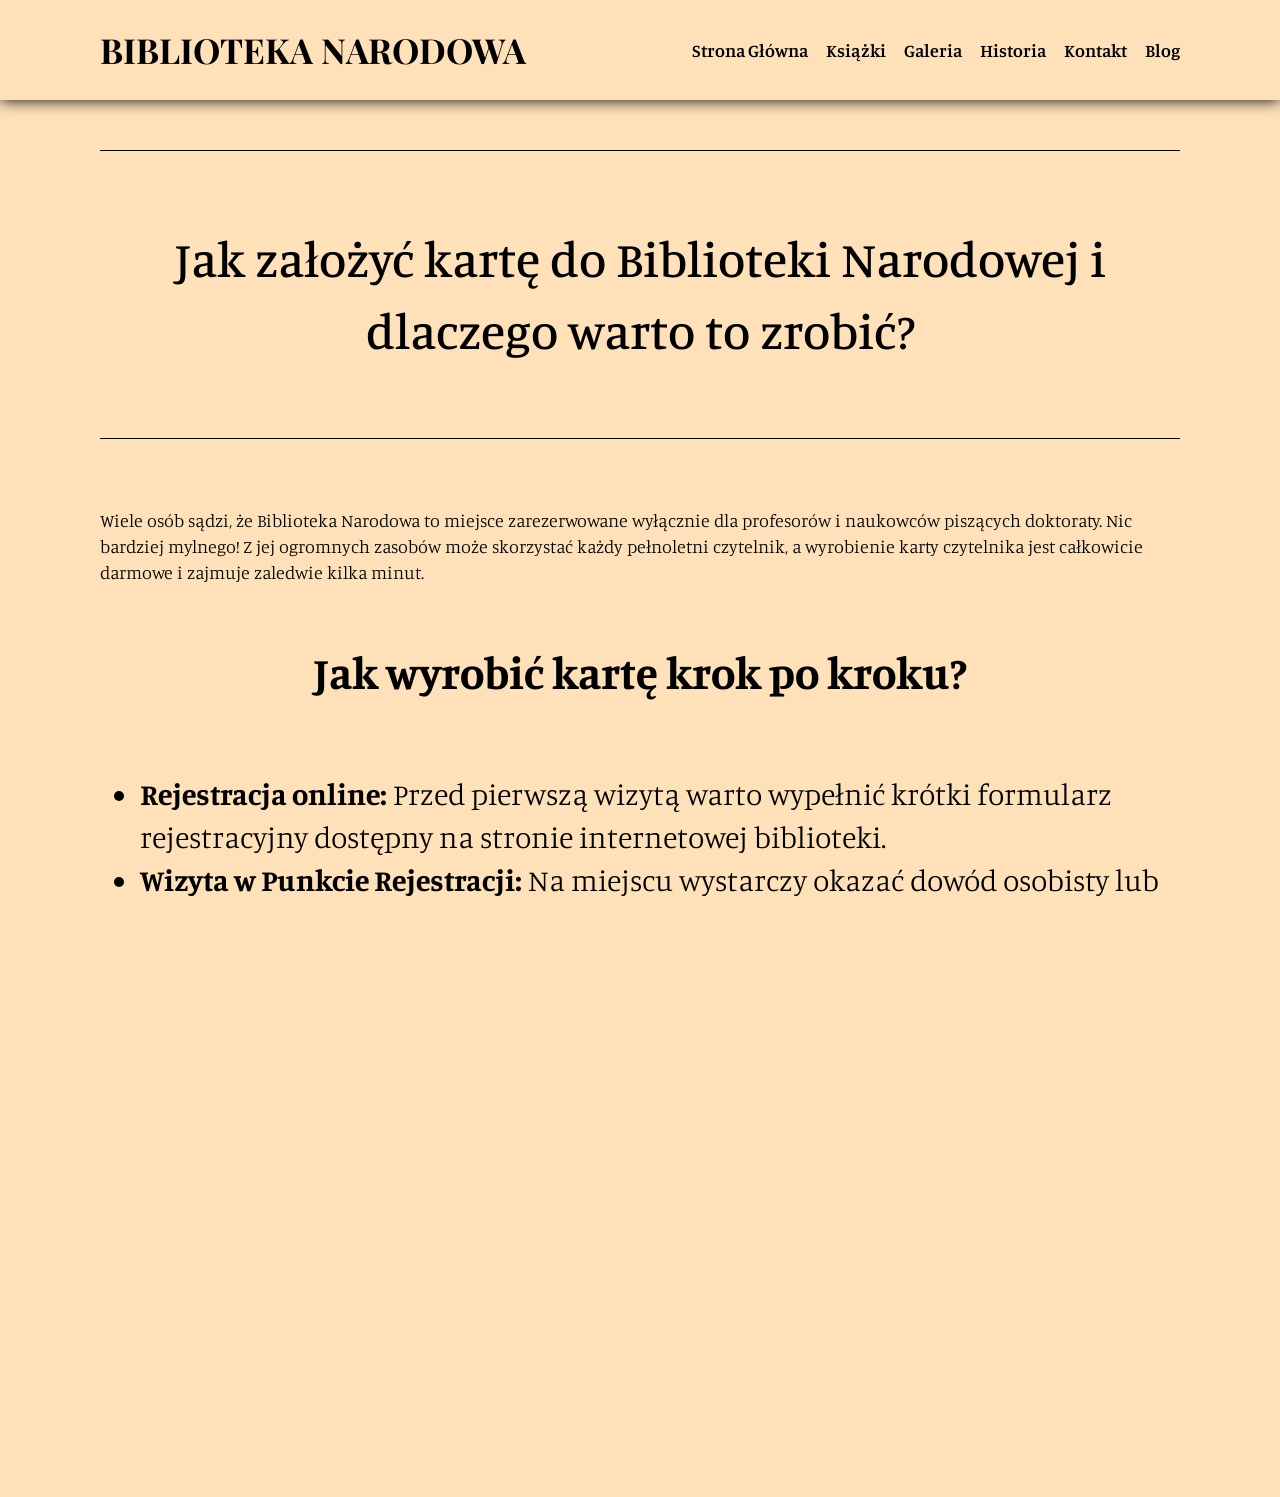
==== artykul1.html @ 64f667a6 "Uzupełnienie pliku blog.html, oraz utworzenie artykułów" ====
<!DOCTYPE html>
<html lang="pl-PL">
<head>
    <meta charset="UTF-8">
    <meta name="viewport" content="width=device-width, initial-scale=1.0">
    <link rel="stylesheet" href="./css/style.css">
    <title>Jak założyć kartę do Biblioteki Narodowej? - Blog</title>
</head>
<body>
    <header>
        <div id="left">
            <h2>BIBLIOTEKA NARODOWA</h2>
        </div>

        <nav>
            <a href="/index.html">Strona Główna</a>
            <a href="/ksiazki.html">Książki</a>
            <a href="/galeria.html">Galeria</a>
            <a href="/historia.html">Historia</a>
            <a href="/kontakt.html">Kontakt</a>
            <a href="/blog.html">Blog</a>
        </nav>
    </header>

    <main>
        <section id="witaj">
            <h1>Jak założyć kartę do Biblioteki Narodowej i dlaczego warto to zrobić?</h1>
        </section>

        <section id="na-stronie">
            <p>Wiele osób sądzi, że Biblioteka Narodowa to miejsce zarezerwowane wyłącznie dla profesorów i naukowców piszących doktoraty. Nic bardziej mylnego! Z jej ogromnych zasobów może skorzystać każdy pełnoletni czytelnik, a wyrobienie karty czytelnika jest całkowicie darmowe i zajmuje zaledwie kilka minut.</p>

            <h2>Jak wyrobić kartę krok po kroku?</h2>
            <ul>
                <li><strong>Rejestracja online:</strong> Przed pierwszą wizytą warto wypełnić krótki formularz rejestracyjny dostępny na stronie internetowej biblioteki.</li>
                <li><strong>Wizyta w Punkcie Rejestracji:</strong> Na miejscu wystarczy okazać dowód osobisty lub inny dokument ze zdjęciem potwierdzający tożsamość.</li>
                <li><strong>Odbiór karty:</strong> Pracownik na miejscu wydaje plastikową kartę czytelnika, która od razu uprawnia do zamawiania zbiorów i korzystania z czytelń.</li>
            </ul>

            <h2>Dlaczego warto posiadać kartę?</h2>
            <p>Karta otwiera drzwi do cichych, nowoczesnych czytelń z bezpłatnym dostępem do Wi-Fi oraz baz naukowych, do których dostęp z domu jest płatny. Ponadto daje możliwość zamawiania unikatowych egzemplarzy książek i czasopism niedostępnych w żadnej innej wypożyczalni w kraju.</p>

            <p><a href="/blog.html">&larr; Powrót do listy artykułów</a></p>
        </section>
    </main>

    <footer>
        BIBLIOTEKA NARODOWA &copy 2026
    </footer>
</body>
</html>
---- css/style.css ----
@import url('https://fonts.googleapis.com/css2?family=Anton&family=Arimo:ital,wght@0,400..700;1,400..700&family=Bilbo+Swash+Caps&family=Cinzel+Decorative:wght@400;700;900&family=Emilys+Candy&family=Inconsolata:wght@200..900&family=Inter:ital,opsz,wght@0,14..32,100..900;1,14..32,100..900&family=Lacquer&family=Manuale:ital,wght@0,300..800;1,300..800&family=Merriweather:ital,opsz,wght@0,18..144,300..900;1,18..144,300..900&family=Montserrat:ital,wght@0,100..900;1,100..900&family=Norican&family=Open+Sans:ital,wght@0,300..800;1,300..800&family=Oswald:wght@200..700&family=Pacifico&family=Playfair+Display:ital,wght@0,400..900;1,400..900&family=Playwrite+IT+Trad:wght@100..400&family=Roboto+Slab:wght@100..900&family=Splash&family=Trade+Winds&family=Vina+Sans&family=Zeyada&display=swap');

body, html{
    padding: 0;
    margin: 0;
    box-sizing: border-box;
    width: 100vw;
    height: 100vh;
    scroll-behavior: smooth;
    overflow-x: hidden;
    background-color: rgb(255, 225, 185);
    font-family: "Playfair Display", serif;
}

header{
    height: 100px;
    display: flex;
    justify-content: space-between;
    align-items: center;
    padding: 0 100px;
    position: fixed;
    width: calc(100% - 200px);
    backdrop-filter: blur(5px);
    box-shadow: 0 0 15px black;
    z-index: 1000;
}

header > #left{
    font-size: 23px;
    font-weight: 800;
    cursor: default;
}

header > nav{
    display: flex;
    gap: 18px;
}

header > nav > a{
    text-decoration: none;
    color: black;
    font-family: Manuale, serif;
    font-size: 18px;
    font-weight: 600;
}

header > nav > a:hover{
    text-decoration: underline;
}

main{
    margin-top: 100px;
    padding: 20px 100px;
    display: flex;
    justify-content: center;
    flex-direction: column;
}

section{
    margin-bottom: 20px;
    padding: 30px 0;
    display: flex;
    align-items: center;
    justify-content: center;
}

main > section#witaj{
    margin-top: 30px;
    border-top: 1px solid black;
    border-bottom: 1px solid black;
}

main > section#witaj > h1{
    text-align: center;
    font-size: 50px;
    font-weight: 500;
    font-family: Manuale, serif;
}

main > section#witaj > h1 > span{
    font-weight: 700;
}

main > section#na-stronie{
    font-weight: 300;
    font-size: 30px;
    font-family: Manuale, serif;
    display: flex;
    flex-direction: column;
}

main > section#na-stronie p{
    font-size: 18px;
}

footer{
    display: flex;
    justify-content: center;
    align-items: center;
    padding: 15px 0;
    box-shadow: 0 0 5px black;
}

main > section#ksiazki > h1{
    width: 100%;
    text-align: center;
    font-size: 50px;
}

main > section#ksiazki{
    display: flex;
    flex-direction: column;
}

main > section#ksiazki > #ksiazki{
    width: 100%;
    height: auto;
    display: flex;
    justify-content: space-between;
}

main > section#ksiazki > #ksiazki > .ksiazka{
    width: 16%;
    border: 1px solid black;
    box-shadow: 0 0 5px black;
    display: flex;
    flex-direction: column;
    border-radius: 30px;
    overflow: hidden;
}

main > section#ksiazki > #ksiazki > .ksiazka > .img{
    height: 350px;
    width: 100%;
    background-size: contain;
    background-repeat: no-repeat;
    background-position: center;
}

main > section#ksiazki > #ksiazki > .ksiazka > .img#dziady{
    background-image: url(/img/Dziady.jpg);
}

main > section#ksiazki > #ksiazki > .ksiazka > .img#opowiesc-wigilijna{
    background-image: url(/img/OpowiesWigilijna.webp);
}

main > section#ksiazki > #ksiazki > .ksiazka > .img#latarnik{
    background-image: url(/img/Latarnik.jpg);
}

main > section#ksiazki > #ksiazki > .ksiazka > .img#zemsta{
    background-image: url(/img/Zemsta.jpg);
}

main > section#ksiazki > #ksiazki > .ksiazka > .img#balladyna{
    background-image: url(/img/Balladyna.jpg);
}

main > section#ksiazki > #ksiazki > .ksiazka > .img#podania-i-legendy-polskie{
    background-image: url(/img/Podania_i_legendy_polskie.jpg);
}

main > section#ksiazki > #ksiazki > .ksiazka > .content{
    display: flex;
    align-items: center;
    flex-direction: column;
    font-family: "Trade Winds", system-ui;
    gap: 10px;
    padding: 20px 20px;
    display: flex;
    margin-top: auto;
}

main > section#ksiazki > #ksiazki > .ksiazka > .content > p{
    height: auto;
    margin: 0;
}

main > section#ksiazki > #ksiazki > .ksiazka > .content > h2.tytul{
    font-family: none;
    font-size: 24px;
    margin-top: 2px;
}

main > section#historia {
    display: flex;
    flex-direction: column;
    width: 100%;
}

main > section#historia > h1 {
    width: 100%;
    text-align: center;
    margin-bottom: 5px;
}

main > section#historia > h2 {
    font-family: Manuale, serif;
    font-weight: 400;
    font-size: 22px;
    margin-top: 0;
    margin-bottom: 30px;
    text-align: center;
}

.tabela-historia {
    width: 100%;
    border-collapse: collapse;
    font-family: Manuale, serif;
    font-size: 18px;
    border: 1px solid black;
}

.tabela-historia th,
.tabela-historia td {
    border: 1px solid black;
    padding: 15px 20px;
    text-align: left;
    vertical-align: top;
}

.tabela-historia th {
    background-color: rgba(0, 0, 0, 0.12);
    font-family: "Playfair Display", serif;
    font-size: 20px;
    font-weight: 700;
}

.tabela-historia td:first-child {
    width: 22%;
    font-weight: 700;
    white-space: nowrap;
}

.tabela-historia tbody tr:nth-child(even) {
    background-color: rgba(0, 0, 0, 0.04);
}

.tabela-historia tbody tr:hover {
    background-color: rgba(0, 0, 0, 0.09);
}

main > section#galeria {
    width: 100%;
}

.galeria-grid {
    display: grid;
    grid-template-columns: repeat(4, 1fr);
    gap: 20px;
    width: 100%;
}

.zdjecie {
    border: 1px solid black;
    height: 250px;
    overflow: hidden;
    background-color: rgba(0, 0, 0, 0.05);
    border-radius: 20px;
}

.zdjecie img {
    width: 100%;
    height: 100%;
    object-fit: cover;
    display: block;
    transition: transform 0.3s ease;
}

.zdjecie:hover img {
    transform: scale(1.05);
}

section#artykuly{
    display: flex;
    justify-content: space-between;
    height: 100px;
}

section#artykuly > .artykul{
    width: calc(32% - 40px);
    border: 1px solid purple;
    padding: 20px;
    text-align: center;
    display: flex;
    flex-direction: column;
    font-weight: 500;
    gap: 20px;
    height: 100%;
    justify-content: center;
}
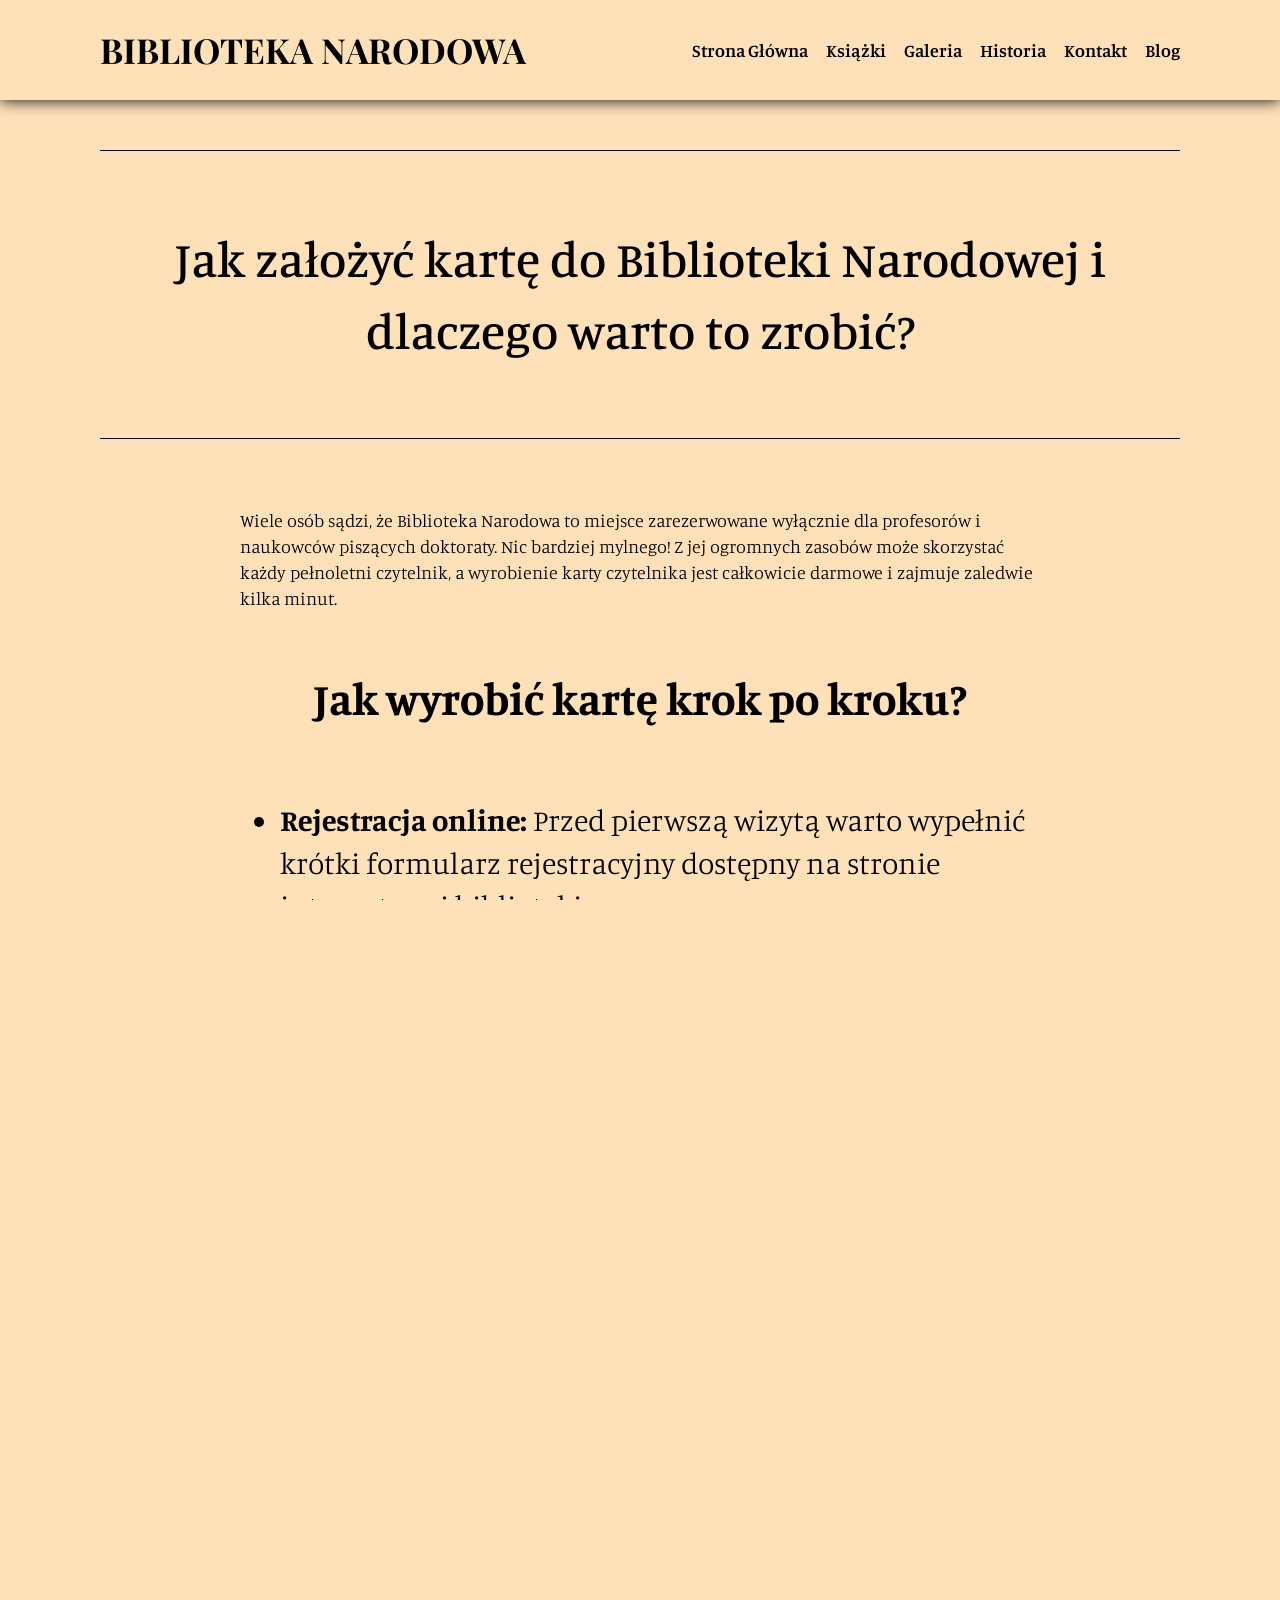
==== commit 8b89ff43: "Ukończenie strony." ====
--- a/artykul1.html
+++ b/artykul1.html
@@ -23,24 +23,24 @@
     </header>
 
     <main>
-        <section id="witaj">
+        <section id="witaj-artykul">
             <h1>Jak założyć kartę do Biblioteki Narodowej i dlaczego warto to zrobić?</h1>
         </section>
 
-        <section id="na-stronie">
+        <section id="artykul">
             <p>Wiele osób sądzi, że Biblioteka Narodowa to miejsce zarezerwowane wyłącznie dla profesorów i naukowców piszących doktoraty. Nic bardziej mylnego! Z jej ogromnych zasobów może skorzystać każdy pełnoletni czytelnik, a wyrobienie karty czytelnika jest całkowicie darmowe i zajmuje zaledwie kilka minut.</p>
 
             <h2>Jak wyrobić kartę krok po kroku?</h2>
             <ul>
-                <li><strong>Rejestracja online:</strong> Przed pierwszą wizytą warto wypełnić krótki formularz rejestracyjny dostępny na stronie internetowej biblioteki.</li>
-                <li><strong>Wizyta w Punkcie Rejestracji:</strong> Na miejscu wystarczy okazać dowód osobisty lub inny dokument ze zdjęciem potwierdzający tożsamość.</li>
-                <li><strong>Odbiór karty:</strong> Pracownik na miejscu wydaje plastikową kartę czytelnika, która od razu uprawnia do zamawiania zbiorów i korzystania z czytelń.</li>
+                <li><span>Rejestracja online:</span> Przed pierwszą wizytą warto wypełnić krótki formularz rejestracyjny dostępny na stronie internetowej biblioteki.</li>
+                <li><span>Wizyta w Punkcie Rejestracji:</span> Na miejscu wystarczy okazać dowód osobisty lub inny dokument ze zdjęciem potwierdzający tożsamość.</li>
+                <li><span>Odbiór karty:</span> Pracownik na miejscu wydaje plastikową kartę czytelnika, która od razu uprawnia do zamawiania zbiorów i korzystania z czytelń.</li>
             </ul>
 
             <h2>Dlaczego warto posiadać kartę?</h2>
             <p>Karta otwiera drzwi do cichych, nowoczesnych czytelń z bezpłatnym dostępem do Wi-Fi oraz baz naukowych, do których dostęp z domu jest płatny. Ponadto daje możliwość zamawiania unikatowych egzemplarzy książek i czasopism niedostępnych w żadnej innej wypożyczalni w kraju.</p>
 
-            <p><a href="/blog.html">&larr; Powrót do listy artykułów</a></p>
+            <a href="/blog.html">&larr; Powrót do listy artykułów</a>
         </section>
     </main>
 
--- a/css/style.css
+++ b/css/style.css
@@ -1,4 +1,5 @@
 @import url('https://fonts.googleapis.com/css2?family=Anton&family=Arimo:ital,wght@0,400..700;1,400..700&family=Bilbo+Swash+Caps&family=Cinzel+Decorative:wght@400;700;900&family=Emilys+Candy&family=Inconsolata:wght@200..900&family=Inter:ital,opsz,wght@0,14..32,100..900;1,14..32,100..900&family=Lacquer&family=Manuale:ital,wght@0,300..800;1,300..800&family=Merriweather:ital,opsz,wght@0,18..144,300..900;1,18..144,300..900&family=Montserrat:ital,wght@0,100..900;1,100..900&family=Norican&family=Open+Sans:ital,wght@0,300..800;1,300..800&family=Oswald:wght@200..700&family=Pacifico&family=Playfair+Display:ital,wght@0,400..900;1,400..900&family=Playwrite+IT+Trad:wght@100..400&family=Roboto+Slab:wght@100..900&family=Splash&family=Trade+Winds&family=Vina+Sans&family=Zeyada&display=swap');
+@import url('https://fonts.googleapis.com/css2?family=DM+Sans:ital,opsz,wght@0,9..40,100..1000;1,9..40,100..1000&display=swap');
 
 body, html{
     padding: 0;
@@ -93,6 +94,13 @@
     font-size: 18px;
 }
 
+main > section#na-stronie > ol > p{
+    margin-top: -6px;
+    margin-bottom: 0;
+    max-width: 500px;
+    font-size: 15px;
+}
+
 footer{
     display: flex;
     justify-content: center;
@@ -127,6 +135,12 @@
     flex-direction: column;
     border-radius: 30px;
     overflow: hidden;
+    transition: all 0.3s ease;
+}
+
+main > section#ksiazki > #ksiazki > .ksiazka:hover{
+    transform: translateY(-10px);
+    box-shadow: 0 15px 2px black;
 }
 
 main > section#ksiazki > #ksiazki > .ksiazka > .img{
@@ -135,6 +149,11 @@
     background-size: contain;
     background-repeat: no-repeat;
     background-position: center;
+    transition: transform 0.3s ease;
+}
+
+main > section#ksiazki > #ksiazki > .ksiazka:hover > .img{
+    transform: scale(1.1);
 }
 
 main > section#ksiazki > #ksiazki > .ksiazka > .img#dziady{
@@ -212,8 +231,7 @@
     border: 1px solid black;
 }
 
-.tabela-historia th,
-.tabela-historia td {
+.tabela-historia th, .tabela-historia td {
     border: 1px solid black;
     padding: 15px 20px;
     text-align: left;
@@ -231,10 +249,6 @@
     width: 22%;
     font-weight: 700;
     white-space: nowrap;
-}
-
-.tabela-historia tbody tr:nth-child(even) {
-    background-color: rgba(0, 0, 0, 0.04);
 }
 
 .tabela-historia tbody tr:hover {
@@ -275,18 +289,217 @@
 section#artykuly{
     display: flex;
     justify-content: space-between;
-    height: 100px;
+    margin: 0;
+    padding: 0;
 }
 
 section#artykuly > .artykul{
     width: calc(32% - 40px);
-    border: 1px solid purple;
+    border: 2px dashed black;
+    border-radius: 20px;
     padding: 20px;
     text-align: center;
     display: flex;
     flex-direction: column;
     font-weight: 500;
-    gap: 20px;
-    height: 100%;
+    gap: 30px;
     justify-content: center;
+    min-height: 200px;
+    font-size: 25px;
+    font-family: 'DM Sans';
+    transition: all 0.3s ease;
+}
+
+section#artykuly > .artykul:hover{
+    transform: translateY(-5px);
+    border-style: solid;
+}
+
+section#artykuly > .artykul > a{
+    display: flex;
+    align-self: center;
+    text-decoration: none;
+    padding: 15px 25px;
+    color: white;
+    background-color: black;
+    font-family: 'DM Sans', sans-serif;
+    transition: all 0.3s ease;
+    border-radius: 25px;
+    font-size: 18px;
+}
+
+section#artykuly > .artykul > a:hover{
+    transform: translateY(-5px);
+    box-shadow: 0 0 15px black;
+}
+
+main > section#witaj-artykul{
+    margin-top: 30px;
+    border-top: 1px solid black;
+    border-bottom: 1px solid black;
+}
+
+main > section#witaj-artykul > h1{
+    text-align: center;
+    font-size: 50px;
+    font-weight: 500;
+    font-family: Manuale, serif;
+}
+
+main > section#witaj-artykul > h1 > span{
+    font-weight: 700;
+}
+
+main > section#artykul{
+    font-weight: 300;
+    font-size: 30px;
+    font-family: Manuale, serif;
+    display: flex;
+    flex-direction: column;
+    max-width: 800px;
+    align-self: center;
+}
+
+main > section#artykul > p{
+    font-size: 18px;
+}
+
+main > section#artykul > ul > li > span{
+    font-weight: bold;
+}
+
+main > section#artykul > a{
+    padding: 15px 30px;
+    margin-top: 50px;
+    font-size: 25px;
+    border-radius: 30px;
+    text-decoration: none;
+    background-color: black;
+    color: white;
+    font-family: 'DM Sans', sans-serif;
+    transition: all 0.3s ease;
+}
+
+main > section#artykul > a:hover{
+    transform: translateY(-5px);
+    box-shadow: 0 0 15px black;
+}
+
+.max-width900{
+    max-width: 900px;
+    display: flex;
+    flex-direction: column;
+    align-self: center;
+}
+
+@media (max-width: 1200px) {
+    header {
+        padding: 0 40px;
+        width: calc(100% - 80px);
+    }
+
+    main {
+        padding: 20px 40px;
+    }
+
+    main > section#ksiazki > #ksiazki {
+        flex-wrap: wrap;
+        gap: 20px;
+    }
+
+    main > section#ksiazki > #ksiazki > .ksiazka {
+        width: 31%;
+    }
+
+    .galeria-grid {
+        grid-template-columns: repeat(3, 1fr);
+    }
+}
+
+@media (max-width: 900px) {
+    header {
+        flex-direction: column;
+        height: auto;
+        padding: 15px 20px;
+        width: calc(100% - 40px);
+        gap: 10px;
+    }
+
+    header > nav {
+        flex-wrap: wrap;
+        justify-content: center;
+        gap: 12px;
+    }
+
+    main {
+        margin-top: 130px;
+        padding: 20px;
+    }
+
+    main > section#witaj > h1,
+    main > section#ksiazki > h1 {
+        font-size: 38px;
+    }
+
+    main > section#ksiazki > #ksiazki > .ksiazka {
+        width: 48%;
+    }
+
+    .galeria-grid {
+        grid-template-columns: repeat(2, 1fr);
+    }
+
+    section#artykuly {
+        flex-direction: column;
+        height: auto;
+        gap: 20px;
+    }
+
+    section#artykuly > .artykul {
+        width: calc(100% - 40px);
+        height: auto;
+    }
+}
+
+@media (max-width: 600px) {
+    header > #left {
+        font-size: 18px;
+        text-align: center;
+    }
+
+    header > nav > a {
+        font-size: 15px;
+    }
+
+    main {
+        margin-top: 150px;
+        padding: 15px;
+    }
+
+    main > section#witaj > h1,
+    main > section#ksiazki > h1 {
+        font-size: 28px;
+    }
+
+    main > section#ksiazki > #ksiazki > .ksiazka {
+        width: 100%;
+    }
+
+    .galeria-grid {
+        grid-template-columns: 1fr;
+    }
+
+    .tabela-historia {
+        font-size: 15px;
+    }
+
+    .tabela-historia th,
+    .tabela-historia td {
+        padding: 10px;
+    }
+
+    .tabela-historia td:first-child {
+        white-space: normal;
+        width: 30%;
+    }
 }
